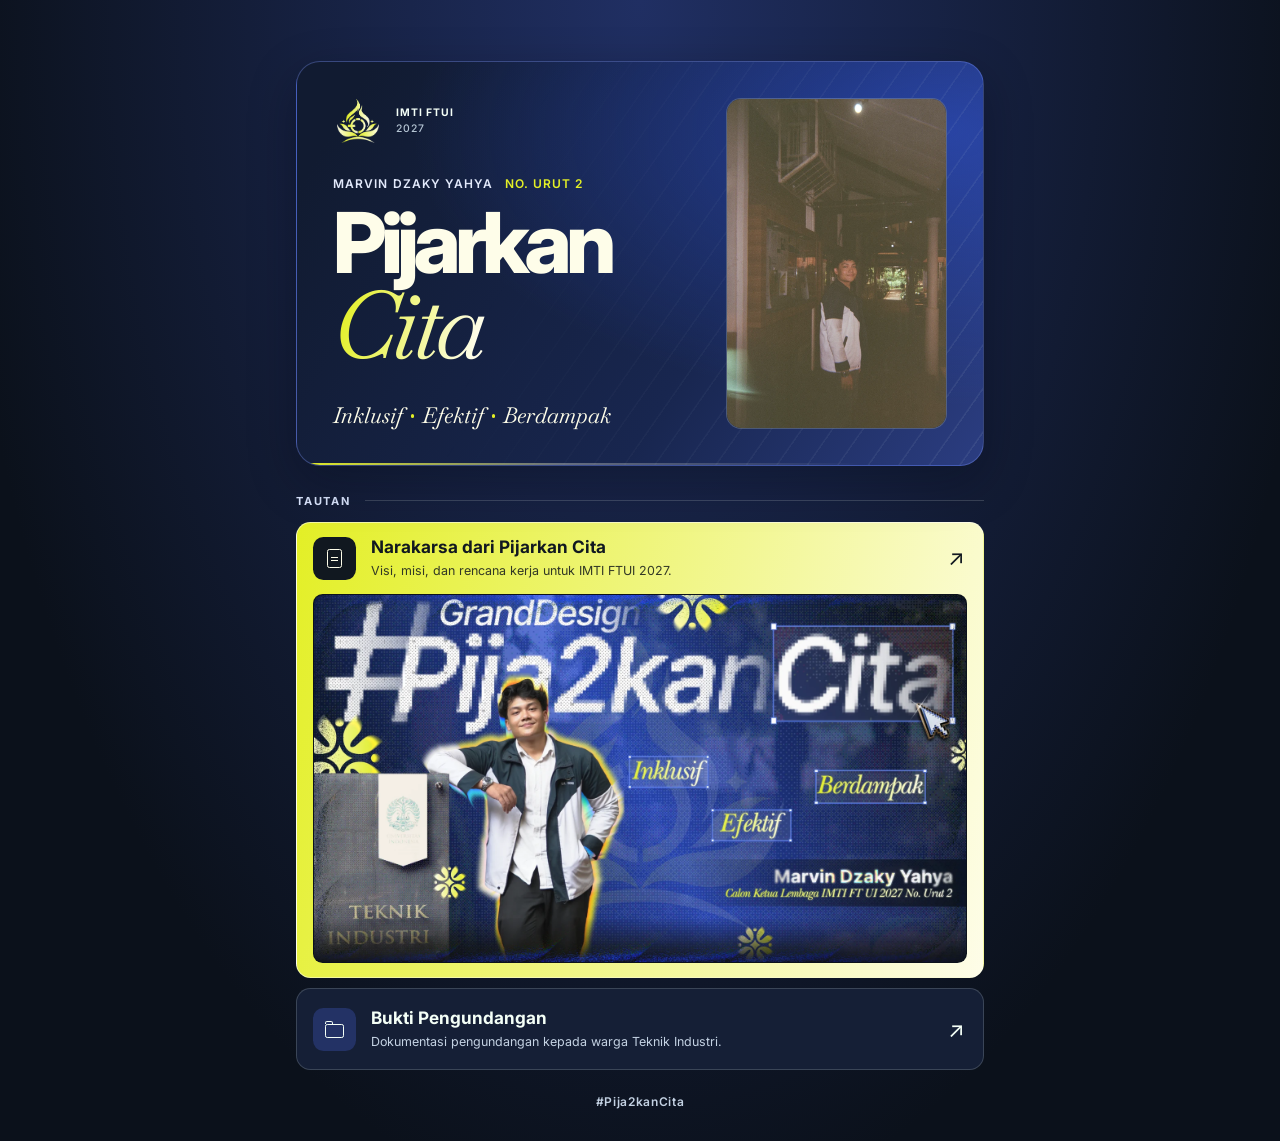
==== index.html @ a4586ff7 "Publish Pijarkan Cita campaign website" ====
<!doctype html>
<html lang="id">
  <head>
    <meta charset="utf-8">
    <meta name="viewport" content="width=device-width, initial-scale=1">
    <meta name="theme-color" content="#0B111B">
    <meta name="description" content="Narakarsa dari Pijarkan Cita dan bukti pengundangan kampanye Marvin Dzaky Yahya No. Urut 2 untuk IMTI FTUI 2027.">
    <title>Pijarkan Cita | IMTI FTUI 2027</title>
    <link rel="preconnect" href="https://fonts.googleapis.com">
    <link rel="preconnect" href="https://fonts.gstatic.com" crossorigin>
    <link href="https://fonts.googleapis.com/css2?family=Baskervville:ital@1&amp;family=Inter:wght@400;500;600;700;800&amp;display=swap" rel="stylesheet">
    <link rel="stylesheet" href="./styles.css">
    <script src="./campaign.config.js" defer></script>
    <script src="./site.js" defer></script>
  </head>
  <body>
    <main class="page">
      <header class="hero">
        <div class="hero-brand">
          <div class="asset-frame logo-frame" data-asset="logo" hidden>
            <span class="asset-placeholder">
              <span>Logo kampanye</span>
              <span class="asset-path"></span>
            </span>
          </div>
          <p class="hero-org">IMTI FTUI <span>2027</span></p>
        </div>

        <div class="hero-copy">
          <p class="candidate">
            <span>Marvin Dzaky Yahya</span>
            <span class="candidate-number">No. Urut 2</span>
          </p>
          <h1><span class="hero-title-lead">Pijarkan</span> <em>Cita</em></h1>
        </div>

        <div class="asset-frame portrait-frame" data-asset="portrait" hidden>
          <span class="asset-placeholder">
            <span>Foto calon</span>
            <span class="asset-path"></span>
          </span>
        </div>

        <ul class="values" aria-label="Nilai kampanye" role="list">
          <li>Inklusif</li>
          <li>Efektif</li>
          <li>Berdampak</li>
        </ul>
      </header>

      <nav class="campaign-links" aria-labelledby="links-heading">
        <h2 id="links-heading">Tautan</h2>
        <ul class="link-list" id="campaign-links"></ul>
        <p class="link-empty" id="links-empty" hidden>Tautan kampanye akan segera tersedia.</p>
        <noscript><p class="link-empty">Aktifkan JavaScript untuk melihat tautan kampanye.</p></noscript>
      </nav>

      <footer class="footer"><p>#Pija2kanCita</p></footer>
    </main>

    <template id="link-card">
      <span class="card-icon" aria-hidden="true"></span>
      <span class="card-copy">
        <span class="card-title"></span>
        <span class="card-description"></span>
      </span>
      <span class="card-action"></span>
      <span class="card-preview" hidden><img width="1600" height="900" decoding="async" alt=""></span>
    </template>
  </body>
</html>
---- styles.css ----
@font-face {
  font-family: "Baskerville Local";
  font-style: italic;
  src: local("Baskerville BT Italic"), local("BaskervilleBT-Italic"), local("Baskerville Italic BT");
}

:root {
  color-scheme: dark;
  --navy: #0b111b;
  --blue: #3155d8;
  --indigo: #2b3d81;
  --lime: #e3ef26;
  --cream: #fefde9;
  --white: #f4fff7;
  --muted: #b7c7d5;
  --line: #f4fff72b;
  --ease-out: cubic-bezier(.2, .75, .25, 1);
  --display-serif: "Baskerville Campaign", "Baskerville Local", Baskervville, Baskerville, Georgia, serif;
  font-family: Inter, Arial, sans-serif;
  font-synthesis: none;
}

*, *::before, *::after { box-sizing: border-box; }
[hidden] { display: none !important; }
body { margin: 0; }
h1, h2, p { margin: 0; }

body {
  min-height: 100vh;
  color: var(--white);
  background:
    radial-gradient(ellipse at 50% 0%, #202f63, transparent 43rem),
    var(--navy);
}

.page {
  width: min(100% - 2.5rem, 43rem);
  margin-inline: auto;
  padding-block: clamp(1.25rem, 6.75vh, 4.25rem) 2rem;
}

.hero {
  position: relative;
  isolation: isolate;
  display: grid;
  grid-template-columns: minmax(0, 1fr) minmax(0, 36%);
  grid-template-areas: "brand portrait" "copy portrait" "values portrait";
  grid-template-rows: auto 1fr auto;
  column-gap: 1.25rem;
  padding: clamp(1.125rem, 4.3vw, 2.25rem);
  border: 1px solid #8099ff55;
  border-radius: 1.5rem;
  overflow: hidden;
  background:
    radial-gradient(ellipse at 94% 17%, #3155d88f, transparent 58%),
    linear-gradient(120deg, #111b31 8%, #18264f 61%, var(--indigo) 100%);
  box-shadow: 0 1rem 3rem #03071050;
}

.hero::before, .hero::after {
  content: "";
  position: absolute;
  z-index: -1;
  pointer-events: none;
}

.hero::before {
  inset: 0;
  background: repeating-linear-gradient(125deg, transparent 0 23px, #b7c7d51b 24px 25px);
  mask-image: linear-gradient(105deg, transparent 31%, #000 100%);
}

.hero::after {
  inset: auto 0 0;
  height: 2px;
  background: linear-gradient(90deg, var(--lime), #fefde957 39%, transparent 82%);
}

.hero-brand {
  grid-area: brand;
  display: flex;
  align-items: center;
  flex-wrap: wrap;
  gap: .8rem;
  min-width: 0;
}

.hero-org {
  color: var(--white);
  font-size: .65rem;
  font-weight: 700;
  letter-spacing: .1em;
  line-height: 1.48;
}

.hero-org span {
  display: block;
  color: var(--muted);
  font-weight: 500;
}

.asset-frame {
  position: relative;
  display: grid;
  place-items: center;
  min-width: 0;
  overflow: hidden;
  text-align: center;
}

.asset-frame img {
  position: absolute;
  inset: 0;
  width: 100%;
  height: 100%;
  object-fit: contain;
}

.asset-placeholder {
  display: grid;
  gap: .32rem;
  min-width: 0;
  padding: .5rem;
  color: var(--white);
  font-size: .65rem;
  font-weight: 600;
  line-height: 1.3;
}

.asset-path {
  color: #d0dded;
  font-size: .57rem;
  font-weight: 400;
  overflow-wrap: anywhere;
}

.logo-frame {
  width: 3.125rem;
  height: 2.875rem;
  border: 1px dashed #b7c7d565;
  border-radius: .55rem;
  background: #0b111b40;
}

.logo-frame.has-image {
  border-color: transparent;
  background: transparent;
}

.hero-copy {
  grid-area: copy;
  align-self: center;
  padding-block: clamp(1.125rem, 3.8vw, 2rem);
}

.candidate {
  display: flex;
  flex-wrap: wrap;
  gap: .3rem .7rem;
  margin-block-end: .75rem;
  color: #e2e9fb;
  font-size: clamp(.65rem, 1.7vw, .75rem);
  font-weight: 600;
  letter-spacing: .09em;
  line-height: 1.4;
  text-transform: uppercase;
}

.candidate-number { color: var(--lime); white-space: nowrap; }

h1 {
  color: var(--cream);
  font-size: clamp(2.5rem, 9.5vw, 5.25rem);
  line-height: .9;
  font-weight: 800;
  letter-spacing: -.072em;
}

.hero-title-lead { display: block; }

h1 em {
  display: block;
  width: fit-content;
  padding-inline: .025em .19em;
  margin-inline-start: -.025em;
  color: var(--lime);
  font: italic 400 1.12em/.97 var(--display-serif);
  letter-spacing: -.06em;
}

@supports (background-clip: text) {
  h1 em {
    background: linear-gradient(105deg, var(--lime) 8%, var(--cream) 85%);
    background-clip: text;
    color: transparent;
  }
}

.portrait-frame {
  grid-area: portrait;
  align-self: stretch;
  min-height: 13rem;
  border: 1px dashed #b7c7d593;
  border-radius: .95rem;
  background:
    radial-gradient(ellipse at 50% 85%, #3155d855, transparent 76%),
    #0b111b55;
}

.portrait-frame:not(.has-image)::before,
.portrait-frame:not(.has-image)::after {
  position: absolute;
  width: 1.2rem;
  height: 1.2rem;
  border: 0 solid #e3ef269c;
  content: "";
}

.portrait-frame:not(.has-image)::before { inset: .62rem auto auto .62rem; border-width: 1px 0 0 1px; }
.portrait-frame:not(.has-image)::after { inset: auto .62rem .62rem auto; border-width: 0 1px 1px 0; }
.portrait-frame .asset-placeholder { padding: .75rem; font-size: .875rem; }
.portrait-frame .asset-path { font-size: .66rem; }
.portrait-frame.has-image { border-style: solid; border-color: #b7c7d555; }
.portrait-frame img { object-fit: cover; }

.values {
  grid-area: values;
  align-self: end;
  display: flex;
  flex-wrap: wrap;
  gap: .35rem .48rem;
  align-items: center;
  margin: 0;
  padding: 0;
  list-style: none;
  color: var(--cream);
  font: italic 400 clamp(1rem, 3.1vw, 1.375rem)/1.15 var(--display-serif);
}

.values li { display: inline-flex; align-items: center; gap: .48rem; }

.values li + li::before {
  content: "";
  width: .22rem;
  height: .22rem;
  border-radius: 50%;
  background: var(--lime);
}

.campaign-links { margin-block-start: 1.75rem; }

.campaign-links h2 {
  display: flex;
  gap: .875rem;
  align-items: center;
  margin-block-end: .875rem;
  color: #dbe6ff;
  font-size: .69rem;
  font-weight: 700;
  letter-spacing: .16em;
  text-transform: uppercase;
}

.campaign-links h2::after { content: ""; flex: 1; height: 1px; background: var(--line); }
.link-list { display: grid; gap: .65rem; margin: 0; padding: 0; list-style: none; }

.link-card {
  display: grid;
  grid-template-columns: auto minmax(0, 1fr) auto;
  align-items: center;
  gap: .9rem;
  min-height: 5.125rem;
  padding: .875rem 1rem;
  border: 1px solid var(--line);
  border-radius: .9rem;
  background: #151f36;
  color: var(--white);
  text-decoration: none;
}

.link-card.featured {
  background: linear-gradient(105deg, var(--lime), var(--cream));
  border-color: #fefde994;
  color: #111820;
}

a.link-card:focus-visible { outline: 2px solid #fefde9; outline-offset: 4px; }

@media (hover: hover) and (pointer: fine) {
  a.link-card:hover {
    border-color: #8099ffb0;
    background-color: #1b2a49;
    box-shadow: 0 .5rem 1.25rem #03071060;
  }

  a.link-card.featured:hover {
    border-color: var(--cream);
    box-shadow: 0 .5rem 1.5rem #e3ef2638;
  }
}

a.link-card:active {
  border-color: #b7c7d5b0;
  background-color: #203052;
  box-shadow: inset 0 0 0 1px #b7c7d54d;
}

a.link-card.featured:active {
  border-color: var(--cream);
  box-shadow: inset 0 0 0 1px #11182040;
}

.card-icon {
  position: relative;
  display: grid;
  place-items: center;
  width: 2.7rem;
  height: 2.7rem;
  border-radius: .65rem;
  background: #2b3d81a0;
  color: var(--white);
}

.featured .card-icon { background: #111820; color: var(--cream); }

.card-icon::before, .card-icon::after { position: absolute; }
.card-icon[data-icon="document"]::before {
  content: "";
  width: .93rem;
  height: 1.18rem;
  border: 1.5px solid currentColor;
  border-radius: .15rem;
}
.card-icon[data-icon="document"]::after {
  content: "";
  top: 46%;
  width: .43rem;
  height: .3rem;
  border-block: 1px solid currentColor;
}
.card-icon[data-icon="folder"]::before {
  content: "";
  width: 1.23rem;
  height: .85rem;
  margin-top: .18rem;
  border: 1.5px solid currentColor;
  border-radius: .14rem;
}
.card-icon[data-icon="folder"]::after {
  content: "";
  width: .51rem;
  height: .21rem;
  margin: -.86rem .72rem 0 0;
  border: 1px solid currentColor;
  border-bottom: 0;
  border-radius: .14rem .14rem 0 0;
}
.card-icon[data-icon="link"]::before { content: "↗"; font-size: 1.25rem; }

.card-copy { display: grid; gap: .28rem; min-width: 0; overflow-wrap: anywhere; }
.card-title { font-size: clamp(.915rem, 2.65vw, 1.075rem); font-weight: 700; line-height: 1.2; }
.card-description { color: #c4d2e3; font-size: .78rem; line-height: 1.42; }
.featured .card-description { color: #323825; }
.open-icon { font-size: 1.36rem; line-height: 1; margin-inline: .2rem; }

.card-preview {
  grid-column: 1 / -1;
  display: block;
  overflow: hidden;
  border: 1px solid #11182030;
  border-radius: .6rem;
  background: var(--navy);
}

.card-preview img {
  display: block;
  width: 100%;
  height: auto;
  aspect-ratio: 16 / 9;
  object-fit: contain;
}

.link-status {
  padding: .33rem .55rem;
  border-radius: 2rem;
  background: #b7c7d51b;
  color: #dfebf6;
  font-size: .625rem;
  font-weight: 600;
  white-space: nowrap;
}

.featured .link-status { background: #11182014; color: #2d3423; }
.link-empty { color: var(--muted); font-size: .875rem; line-height: 1.5; }

.footer {
  margin-block-start: 1.5rem;
  color: #c4d2e3;
  font-size: .75rem;
  font-weight: 600;
  letter-spacing: .055em;
  text-align: center;
}

.visually-hidden {
  position: absolute;
  width: 1px;
  height: 1px;
  padding: 0;
  margin: -1px;
  overflow: hidden;
  clip-path: inset(50%);
  white-space: nowrap;
  border: 0;
}

@media (max-width: 34rem) {
  .hero { grid-template-areas: "brand brand" "copy portrait" "values values"; row-gap: .85rem; column-gap: .85rem; }
  .hero-copy { padding-block: .55rem .45rem; }
  h1 { font-size: clamp(2rem, 9.5vw, 3.25rem); }
  .portrait-frame { min-height: 6.75rem; }
  .portrait-frame .asset-placeholder { font-size: .7rem; padding: .4rem; }
  .portrait-frame .asset-path { font-size: .57rem; }
  .campaign-links { margin-block-start: 1.45rem; }
  .link-card { gap: .7rem; }
}

@media (max-width: 29rem) {
  .link-card:has(.link-status) { grid-template-columns: auto minmax(0, 1fr); column-gap: .75rem; row-gap: .4rem; }
  .link-card:has(.link-status) .card-icon { grid-row: 1 / 3; }
  .link-status { justify-self: start; grid-column: 2; }
}

@media (max-width: 23rem) {
  .page { width: calc(100% - 1.5rem); }
  .hero { padding: .9rem; column-gap: .6rem; }
  .card-icon { width: 2.3rem; height: 2.3rem; }
  .link-card { padding: .75rem; }
}

@media (prefers-reduced-motion: no-preference) {
  .hero-brand { animation: reveal .45s var(--ease-out) backwards; }
  .candidate { animation: reveal .48s var(--ease-out) .06s backwards; }
  .hero-title-lead { animation: reveal .58s var(--ease-out) .12s backwards; }
  .hero h1 em { animation: reveal .62s var(--ease-out) .2s backwards; }
  .portrait-frame img {
    animation: portrait-reveal .72s var(--ease-out);
    transition: transform .45s var(--ease-out);
  }

  .values li { animation: reveal .45s var(--ease-out) .28s backwards; }
  .values li:nth-child(2) { animation-delay: .34s; }
  .values li:nth-child(3) { animation-delay: .4s; }

  .hero::after {
    transform-origin: left;
    animation: light-up .7s var(--ease-out) .15s backwards;
  }

  .campaign-links h2 { animation: reveal .42s var(--ease-out) .32s backwards; }
  .link-list > li { animation: reveal .45s var(--ease-out) .38s backwards; }
  .link-list > li + li { animation-delay: .44s; }

  a.link-card {
    transition: transform .22s var(--ease-out), border-color .22s,
      background-color .22s, box-shadow .22s;
  }

  .open-icon { transition: transform .22s var(--ease-out); }

  @media (hover: hover) and (pointer: fine) {
    .hero:hover .portrait-frame img { transform: scale(1.035); }
    a.link-card:hover { transform: translateY(-3px); }
    a.link-card:hover .open-icon { transform: translate(3px, -3px); }
  }

  a.link-card:active {
    transform: scale(.98);
    transition-duration: 75ms;
  }

  a.link-card:active .open-icon { transform: none; }
}

@keyframes reveal {
  from { opacity: .35; transform: translateY(9px); }
  to { opacity: 1; transform: translateY(0); }
}

@keyframes portrait-reveal {
  from { opacity: 0; transform: scale(1.07) translateY(5px); }
  to { opacity: 1; transform: none; }
}

@keyframes light-up {
  from { opacity: .35; transform: scaleX(.25); }
  to { opacity: 1; transform: scaleX(1); }
}
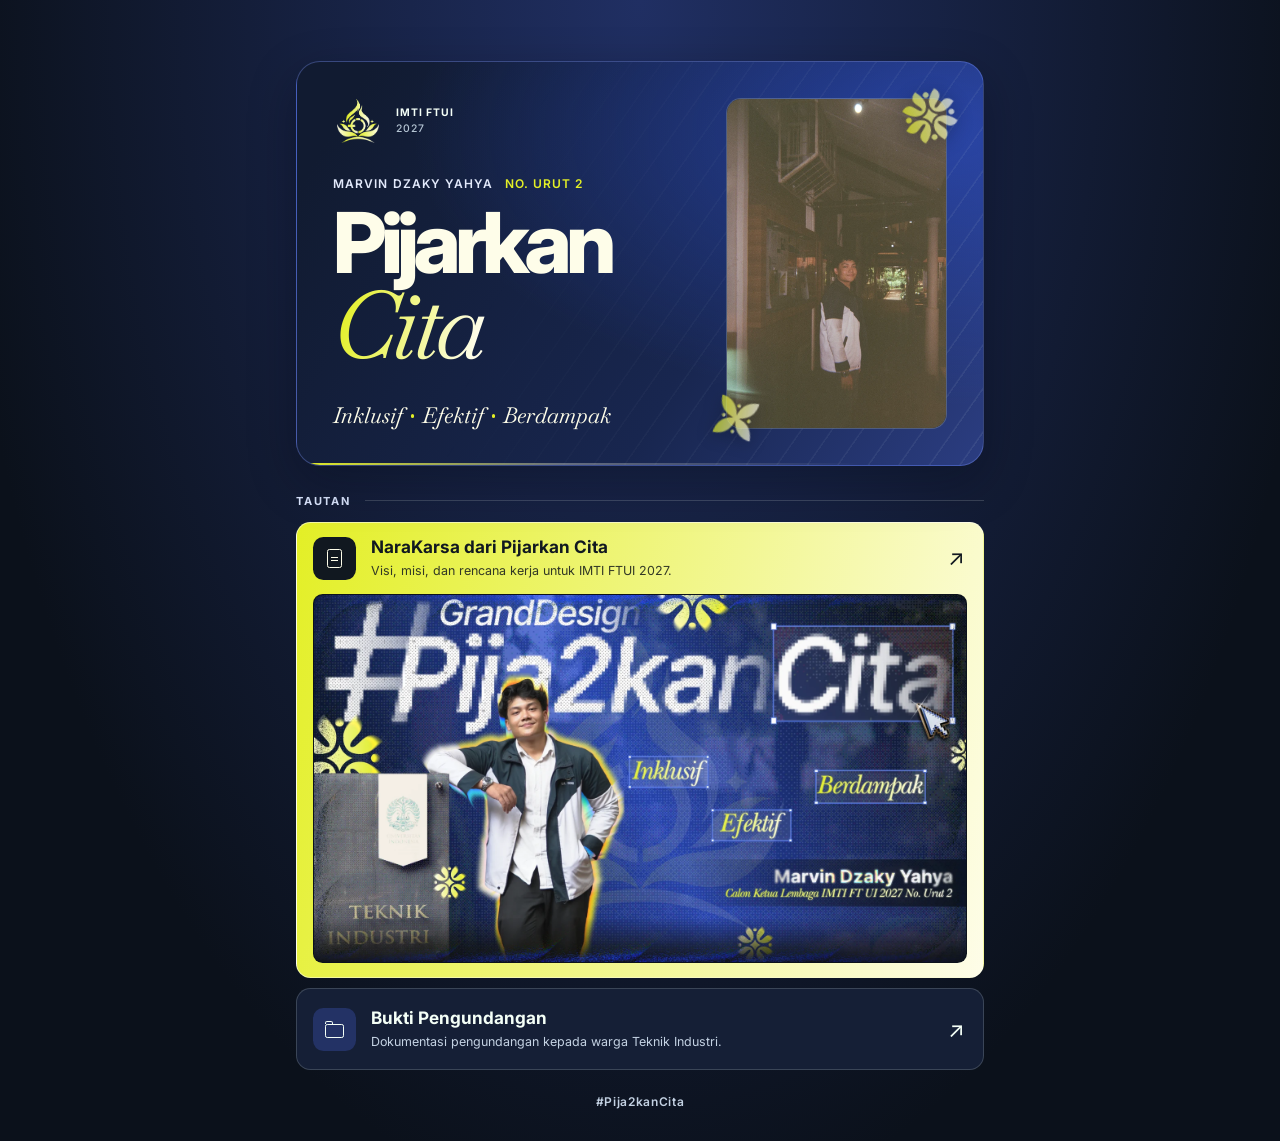
==== commit 5b97bfb7: "Add interactive Pijarkan Cita portrait and NaraKarsa styling" ====
--- a/index.html
+++ b/index.html
@@ -4,7 +4,7 @@
     <meta charset="utf-8">
     <meta name="viewport" content="width=device-width, initial-scale=1">
     <meta name="theme-color" content="#0B111B">
-    <meta name="description" content="Narakarsa dari Pijarkan Cita dan bukti pengundangan kampanye Marvin Dzaky Yahya No. Urut 2 untuk IMTI FTUI 2027.">
+    <meta name="description" content="NaraKarsa dari Pijarkan Cita dan bukti pengundangan kampanye Marvin Dzaky Yahya No. Urut 2 untuk IMTI FTUI 2027.">
     <title>Pijarkan Cita | IMTI FTUI 2027</title>
     <link rel="preconnect" href="https://fonts.googleapis.com">
     <link rel="preconnect" href="https://fonts.gstatic.com" crossorigin>
@@ -16,6 +16,7 @@
   <body>
     <main class="page">
       <header class="hero">
+        <span class="hero-spotlight" aria-hidden="true"></span>
         <div class="hero-brand">
           <div class="asset-frame logo-frame" data-asset="logo" hidden>
             <span class="asset-placeholder">
@@ -34,11 +35,19 @@
           <h1><span class="hero-title-lead">Pijarkan</span> <em>Cita</em></h1>
         </div>
 
-        <div class="asset-frame portrait-frame" data-asset="portrait" hidden>
-          <span class="asset-placeholder">
-            <span>Foto calon</span>
-            <span class="asset-path"></span>
-          </span>
+        <div class="portrait">
+          <button class="asset-frame portrait-frame" type="button" data-asset="portrait"
+            aria-label="Nyalakan kilau pada foto Marvin Dzaky Yahya" disabled hidden>
+            <span class="asset-placeholder">
+              <span>Foto calon</span>
+              <span class="asset-path"></span>
+            </span>
+            <span class="portrait-flash" aria-hidden="true"></span>
+          </button>
+          <img class="portrait-motif motif-top" src="./assets/elemen-1.webp" width="174" height="176"
+            decoding="async" alt="" draggable="false">
+          <img class="portrait-motif motif-bottom" src="./assets/elemen-3.webp" width="176" height="175"
+            decoding="async" alt="" draggable="false">
         </div>
 
         <ul class="values" aria-label="Nilai kampanye" role="list">
--- a/styles.css
+++ b/styles.css
@@ -76,6 +76,18 @@
   background: linear-gradient(90deg, var(--lime), #fefde957 39%, transparent 82%);
 }
 
+.hero-spotlight {
+  position: absolute;
+  inset: 0;
+  z-index: -1;
+  background: radial-gradient(
+    circle at calc(50% + var(--pointer-x, 0) * 50%) calc(50% + var(--pointer-y, 0) * 50%),
+    #e3ef2626, #8599ff18 25%, transparent 63%
+  );
+  opacity: 0;
+  pointer-events: none;
+}
+
 .hero-brand {
   grid-area: brand;
   display: flex;
@@ -196,12 +208,22 @@
   }
 }
 
+.portrait {
+  grid-area: portrait;
+  position: relative;
+  display: grid;
+  min-width: 0;
+}
+
 .portrait-frame {
-  grid-area: portrait;
-  align-self: stretch;
+  width: 100%;
   min-height: 13rem;
+  padding: 0;
   border: 1px dashed #b7c7d593;
   border-radius: .95rem;
+  color: inherit;
+  font: inherit;
+  touch-action: manipulation;
   background:
     radial-gradient(ellipse at 50% 85%, #3155d855, transparent 76%),
     #0b111b55;
@@ -220,8 +242,47 @@
 .portrait-frame:not(.has-image)::after { inset: auto .62rem .62rem auto; border-width: 0 1px 1px 0; }
 .portrait-frame .asset-placeholder { padding: .75rem; font-size: .875rem; }
 .portrait-frame .asset-path { font-size: .66rem; }
-.portrait-frame.has-image { border-style: solid; border-color: #b7c7d555; }
+.portrait-frame.has-image { border-style: solid; border-color: #b7c7d555; cursor: pointer; }
+.portrait-frame:focus-visible { outline: 2px solid var(--cream); outline-offset: 3px; }
 .portrait-frame img { object-fit: cover; }
+
+.portrait-flash {
+  position: absolute;
+  inset: 0;
+  z-index: 1;
+  background: radial-gradient(
+    circle at var(--tap-x, 50%) var(--tap-y, 50%),
+    #fefde9a6, #e3ef264a 24%, transparent 67%
+  );
+  opacity: 0;
+  transform-origin: var(--tap-x, 50%) var(--tap-y, 50%);
+  pointer-events: none;
+}
+
+.portrait-motif {
+  position: absolute;
+  z-index: 2;
+  width: clamp(1.5rem, 5.5vw, 3.35rem);
+  height: auto;
+  opacity: .68;
+  filter: drop-shadow(0 .2rem .55rem #0b111b99);
+  transform: rotate(var(--motif-angle));
+  pointer-events: none;
+}
+
+.motif-top {
+  --motif-angle: -12deg;
+  inset: -.55rem -.62rem auto auto;
+}
+
+.motif-bottom {
+  --motif-angle: 15deg;
+  inset: auto auto -.55rem -.62rem;
+  width: clamp(1.25rem, 4vw, 2.5rem);
+}
+
+.portrait-frame:not(.has-image) ~ .portrait-motif { visibility: hidden; }
+.portrait-frame:is(:active, :focus-visible) ~ .portrait-motif { opacity: 1; }
 
 .values {
   grid-area: values;
@@ -443,9 +504,43 @@
   .candidate { animation: reveal .48s var(--ease-out) .06s backwards; }
   .hero-title-lead { animation: reveal .58s var(--ease-out) .12s backwards; }
   .hero h1 em { animation: reveal .62s var(--ease-out) .2s backwards; }
+  .hero-spotlight { transition: opacity .35s var(--ease-out); }
+  .hero.is-tracking .hero-spotlight { opacity: 1; }
+
+  .portrait-frame.has-image {
+    transform: scale(var(--press-scale, 1));
+    transition: transform .25s var(--ease-out), border-color .25s, box-shadow .25s;
+  }
+
+  .portrait-frame.has-image:active { --press-scale: .97; }
+
   .portrait-frame img {
     animation: portrait-reveal .72s var(--ease-out);
-    transition: transform .45s var(--ease-out);
+    transition: transform .25s var(--ease-out);
+  }
+
+  .hero.is-tracking .portrait-frame.has-image {
+    transform: perspective(42rem) rotateX(calc(var(--pointer-y) * -5deg))
+      rotateY(calc(var(--pointer-x) * 7deg)) scale(var(--press-scale, 1));
+    border-color: #dce6ff97;
+    box-shadow: 0 .45rem 1.25rem #03071050;
+  }
+
+  .hero.is-tracking .portrait-frame img {
+    transform: scale(1.045) translate(calc(var(--pointer-x) * .23rem), calc(var(--pointer-y) * .23rem));
+  }
+
+  .portrait-motif { transition: transform .35s var(--ease-out), opacity .25s; }
+  .hero.is-tracking .portrait-motif { opacity: .88; }
+
+  .hero.is-tracking .motif-top {
+    transform: translate(calc(var(--pointer-x) * .42rem), calc(var(--pointer-y) * .48rem))
+      rotate(calc(var(--motif-angle) + var(--pointer-x) * 13deg)) scale(1.08);
+  }
+
+  .hero.is-tracking .motif-bottom {
+    transform: translate(calc(var(--pointer-x) * -.36rem), calc(var(--pointer-y) * -.42rem))
+      rotate(calc(var(--motif-angle) - var(--pointer-x) * 16deg)) scale(1.06);
   }
 
   .values li { animation: reveal .45s var(--ease-out) .28s backwards; }
@@ -469,7 +564,6 @@
   .open-icon { transition: transform .22s var(--ease-out); }
 
   @media (hover: hover) and (pointer: fine) {
-    .hero:hover .portrait-frame img { transform: scale(1.035); }
     a.link-card:hover { transform: translateY(-3px); }
     a.link-card:hover .open-icon { transform: translate(3px, -3px); }
   }
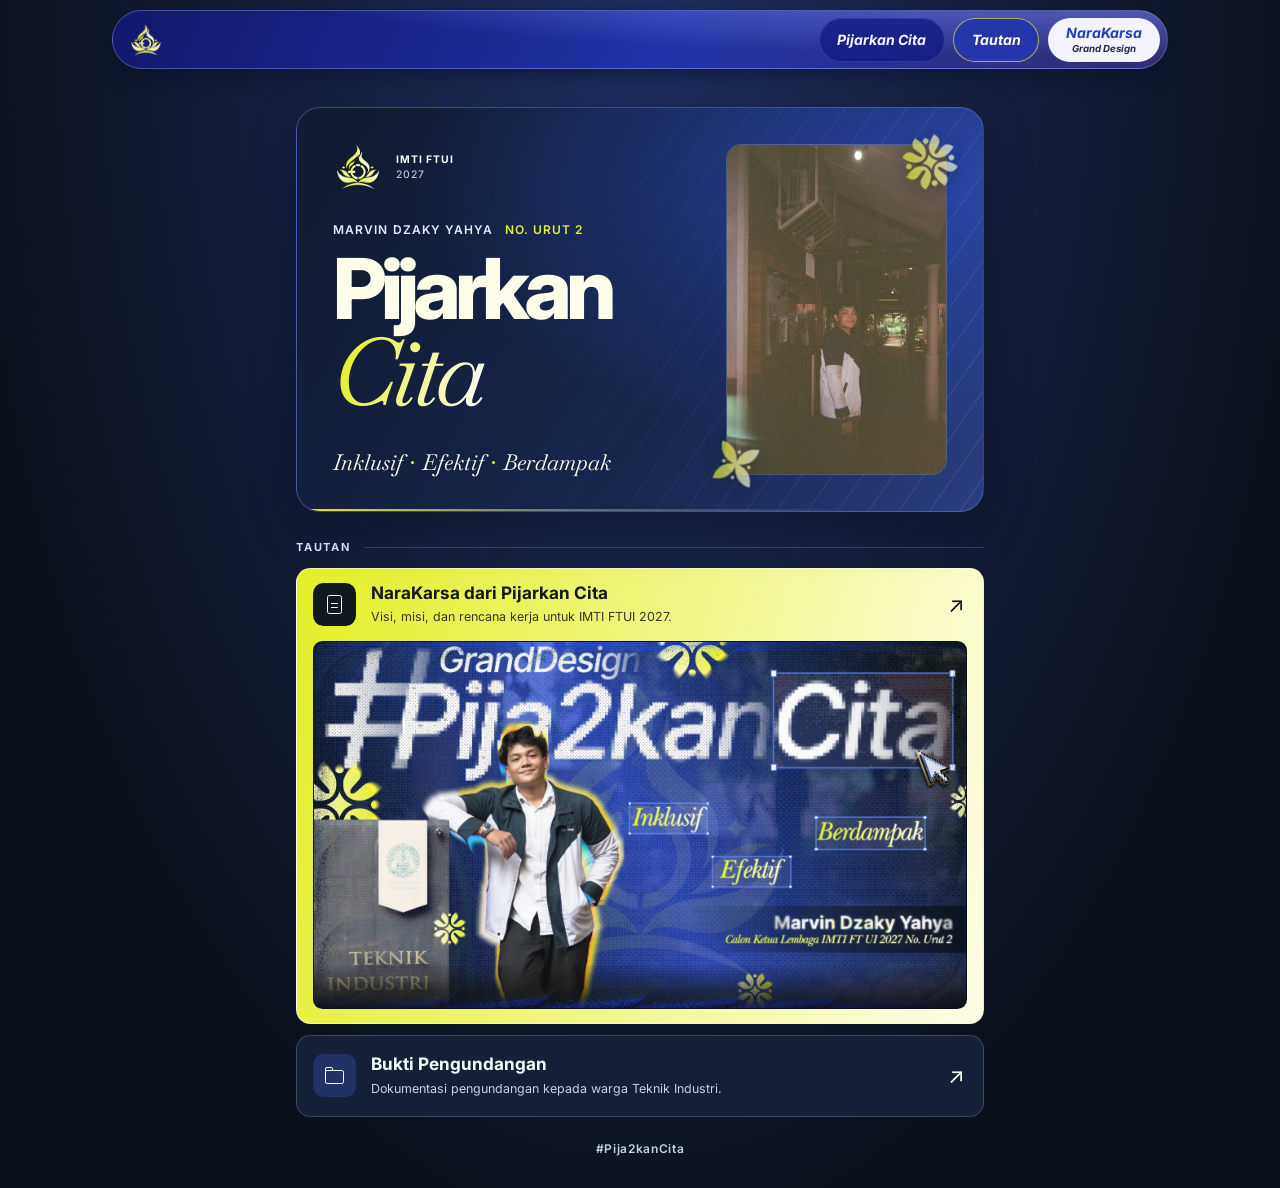
==== commit 4383f074: "Publish Pijarkan Cita overview, NaraKarsa page, and campaign logos" ====
--- a/index.html
+++ b/index.html
@@ -10,11 +10,30 @@
     <link rel="preconnect" href="https://fonts.gstatic.com" crossorigin>
     <link href="https://fonts.googleapis.com/css2?family=Baskervville:ital@1&amp;family=Inter:wght@400;500;600;700;800&amp;display=swap" rel="stylesheet">
     <link rel="stylesheet" href="./styles.css">
+    <link rel="stylesheet" href="./navigation.css">
+    <script src="./optional-images.js" defer></script>
     <script src="./campaign.config.js" defer></script>
     <script src="./site.js" defer></script>
   </head>
-  <body>
-    <main class="page">
+  <body id="atas">
+    <a class="skip-link" href="#konten">Ke isi halaman</a>
+
+    <header class="site-header">
+      <nav class="site-nav" aria-label="Navigasi utama">
+        <span class="nav-photo" data-optional-image="./assets/foto-header.webp" aria-hidden="true"></span>
+        <a class="nav-home" href="./index.html" aria-label="Beranda Pijarkan Cita">
+          <img src="./assets/logo-pijarkan-cita.png" width="258" height="272" alt="">
+        </a>
+        <div class="nav-links">
+          <a href="./pijarkan-cita.html">Pijarkan Cita</a>
+          <a href="#atas" aria-current="page">Tautan</a>
+          <a class="nav-grand" href="./narakarsa.html">
+            <span>NaraKarsa</span><small>Grand Design</small>
+          </a>
+        </div>
+      </nav>
+    </header>
+    <main class="page" id="konten">
       <header class="hero">
         <span class="hero-spotlight" aria-hidden="true"></span>
         <div class="hero-brand">
--- a/navigation.css
+++ b/navigation.css
@@ -0,0 +1,149 @@
+.site-header {
+  position: sticky;
+  z-index: 10;
+  top: 0;
+  padding: .65rem 0 .4rem;
+  pointer-events: none;
+}
+
+.site-nav {
+  position: relative;
+  isolation: isolate;
+  display: flex;
+  align-items: center;
+  justify-content: space-between;
+  width: min(calc(100% - 2rem), 66rem);
+  margin-inline: auto;
+  min-height: 3.65rem;
+  padding: .31rem .42rem .31rem .7rem;
+  overflow: hidden;
+  border: 1px solid #96a1ff61;
+  border-radius: 3rem;
+  background: radial-gradient(ellipse at 91% -55%, #6773db, transparent 61%),
+    linear-gradient(117deg, #12176a, #2232a7 53%, #322e70);
+  box-shadow: 0 .35rem 1.3rem #080e28a0;
+  pointer-events: auto;
+}
+
+.nav-photo {
+  position: absolute;
+  z-index: -1;
+  inset: 0;
+  pointer-events: none;
+  opacity: .28;
+  mask-image: linear-gradient(90deg, transparent 3%, #000 55%, #000);
+}
+
+.nav-photo img {
+  width: 100%;
+  height: 100%;
+  object-fit: cover;
+  object-position: center 45%;
+}
+
+.nav-home, .nav-links, .nav-links a { display: flex; align-items: center; }
+.nav-home {
+  flex: 0 0 auto;
+  justify-content: center;
+  min-width: 2.75rem;
+  min-height: 2.75rem;
+  border-radius: 50%;
+}
+
+.nav-home img {
+  display: block;
+  width: 2rem;
+  height: 2rem;
+  object-fit: contain;
+}
+
+.nav-links {
+  gap: clamp(.24rem, 1vw, .55rem);
+  padding-inline-start: .25rem;
+}
+
+.nav-links a {
+  justify-content: center;
+  min-height: 2.75rem;
+  padding: .4rem clamp(.55rem, 2vw, 1.08rem);
+  border-radius: 2rem;
+  border: 1px solid #c9d0ff24;
+  background: #111d83c9;
+  color: #f5f7ff;
+  font-size: clamp(.71rem, 1.85vw, .88rem);
+  font-weight: 700;
+  font-style: italic;
+  line-height: 1.14;
+  text-align: center;
+  text-decoration: none;
+  white-space: nowrap;
+}
+
+.nav-links .nav-grand {
+  flex-direction: column;
+  gap: .1rem;
+  color: #2040b1;
+  background: #f5f3ff;
+}
+
+.nav-grand small { font-size: .69em; color: #242a4e; font-weight: 700; }
+.nav-links a[aria-current="page"] { border-color: #e3ef26aa; }
+.nav-links a[aria-current="page"]:not(.nav-grand) { background: #2436aa; color: var(--cream); }
+.nav-links .nav-grand[aria-current="page"] { background: var(--cream); }
+
+.nav-home:focus-visible, .nav-links a:focus-visible {
+  outline: 2px solid var(--lime);
+  outline-offset: -2px;
+}
+
+.skip-link {
+  position: fixed;
+  top: .6rem;
+  left: .6rem;
+  z-index: 15;
+  padding: .6rem 1rem;
+  border-radius: .4rem;
+  color: #111830;
+  background: var(--cream);
+  transform: translateY(-160%);
+}
+
+.skip-link:focus { transform: none; }
+
+body > .site-header + .page,
+body > .site-header ~ .page { padding-block-start: clamp(1rem, 4vw, 2rem); }
+
+#konten, #links-heading { scroll-margin-block-start: 5.2rem; }
+
+.grand-header {
+  padding: clamp(.75rem, 3vw, 1.35rem) 0 0;
+}
+
+.grand-header h1 {
+  font: italic 400 clamp(3.4rem, 10vw, 6rem)/1.02 var(--display-serif);
+  letter-spacing: -.045em;
+}
+
+.grand-header p {
+  margin-top: .45rem;
+  color: #d2dbf6;
+  font-size: .95rem;
+}
+
+@media (hover: hover) and (pointer: fine) {
+  .nav-links a:hover { border-color: #ecf58aca; }
+  .nav-home:hover { background: #a7b1ff27; }
+  .nav-links a:not(.nav-grand):hover { background: #2d3db4; }
+  .nav-links .nav-grand:hover { background: #fbffd0; }
+}
+
+@media (prefers-reduced-motion: no-preference) {
+  .nav-links a { transition: background-color .18s, border-color .18s, opacity .18s; }
+}
+
+@media (max-width: 25rem) {
+  .site-header { padding-top: .5rem; }
+  .site-nav { width: calc(100% - 1rem); padding-inline-start: .34rem; }
+  .nav-home img { width: 1.65rem; height: 1.65rem; }
+}
+
